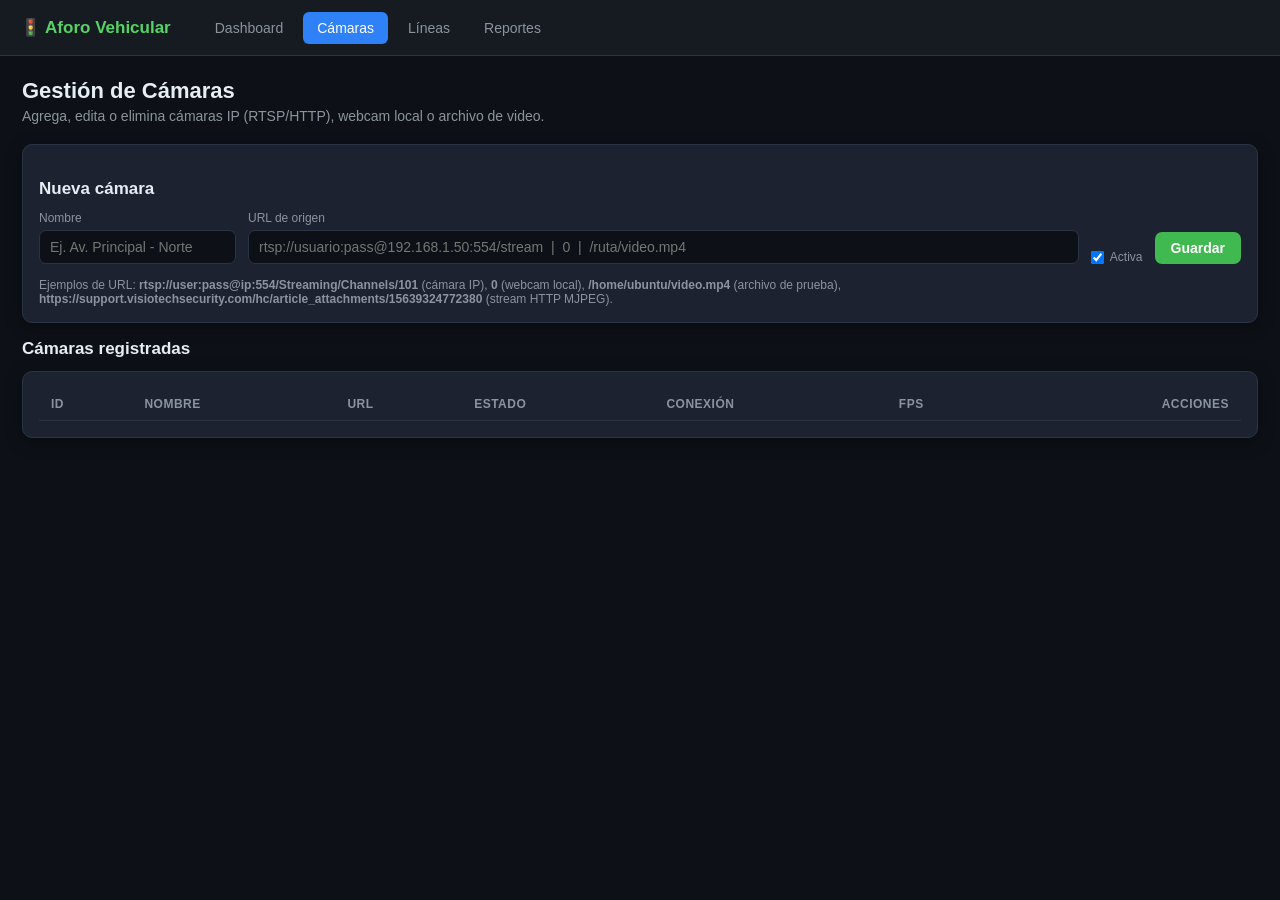
==== static/cameras.html @ efef4787 "Aplicación de aforo vehicular: FastAPI + YOLOv8 + Supervision (detección, conteo por líneas, dashboa" ====
<!DOCTYPE html>
<html lang="es">
<head>
  <meta charset="UTF-8">
  <meta name="viewport" content="width=device-width, initial-scale=1.0">
  <title>Aforo Vehicular · Cámaras</title>
  <link rel="stylesheet" href="/static/css/style.css">
</head>
<body>
  <nav class="navbar">
    <span class="brand">🚦 Aforo Vehicular</span>
    <a href="/">Dashboard</a>
    <a href="/cameras" class="active">Cámaras</a>
    <a href="/lines">Líneas</a>
    <a href="/reports">Reportes</a>
    <span class="spacer"></span>
  </nav>

  <div class="container">
    <h1>Gestión de Cámaras</h1>
    <p class="subtitle">Agrega, edita o elimina cámaras IP (RTSP/HTTP), webcam local o archivo de video.</p>

    <div class="card">
      <h2 id="formTitle">Nueva cámara</h2>
      <input type="hidden" id="camId">
      <div class="form-row">
        <div class="field">
          <label>Nombre</label>
          <input id="camName" placeholder="Ej. Av. Principal - Norte">
        </div>
        <div class="field" style="flex:1">
          <label>URL de origen</label>
          <input id="camUrl" style="width:100%" placeholder="rtsp://usuario:pass@192.168.1.50:554/stream  |  0  |  /ruta/video.mp4">
        </div>
        <div class="field">
          <label class="check"><input type="checkbox" id="camActive" checked> Activa</label>
        </div>
        <button class="btn green" id="saveCam">Guardar</button>
        <button class="btn gray hidden" id="cancelEdit">Cancelar</button>
      </div>
      <p class="muted" style="font-size:12px">
        Ejemplos de URL: <b>rtsp://user:pass@ip:554/Streaming/Channels/101</b> (cámara IP),
        <b>0</b> (webcam local), <b>/home/ubuntu/video.mp4</b> (archivo de prueba),
        <b>https://support.visiotechsecurity.com/hc/article_attachments/15639324772380</b> (stream HTTP MJPEG).
      </p>
    </div>

    <h2 class="mt">Cámaras registradas</h2>
    <div class="card">
      <table>
        <thead>
          <tr><th>ID</th><th>Nombre</th><th>URL</th><th>Estado</th><th>Conexión</th><th>FPS</th><th class="right">Acciones</th></tr>
        </thead>
        <tbody id="camTable"></tbody>
      </table>
    </div>
  </div>

  <div class="toast" id="toast"></div>
  <script src="/static/js/common.js"></script>
  <script src="/static/js/cameras.js"></script>
</body>
</html>
---- static/css/style.css ----
/* ==========================================================================
   Aforo Vehicular - Tema oscuro profesional
   ========================================================================== */
:root {
  --bg: #0d1117;
  --bg-alt: #161b22;
  --bg-card: #1c2230;
  --border: #2b3444;
  --text: #e6edf3;
  --text-dim: #8b949e;
  --blue: #2f81f7;
  --blue-2: #388bfd;
  --green: #3fb950;
  --green-2: #56d364;
  --red: #f85149;
  --yellow: #d29922;
  --purple: #a371f7;
  --shadow: 0 4px 16px rgba(0, 0, 0, 0.4);
}

* { box-sizing: border-box; margin: 0; padding: 0; }

body {
  font-family: "Segoe UI", Roboto, Helvetica, Arial, sans-serif;
  background: var(--bg);
  color: var(--text);
  min-height: 100vh;
  font-size: 14px;
}

/* Navbar ------------------------------------------------------------------ */
.navbar {
  display: flex;
  align-items: center;
  gap: 6px;
  background: var(--bg-alt);
  border-bottom: 1px solid var(--border);
  padding: 0 20px;
  height: 56px;
  position: sticky;
  top: 0;
  z-index: 100;
}
.navbar .brand {
  font-weight: 700;
  font-size: 17px;
  color: var(--green-2);
  margin-right: 24px;
  display: flex;
  align-items: center;
  gap: 8px;
}
.navbar a {
  color: var(--text-dim);
  text-decoration: none;
  padding: 8px 14px;
  border-radius: 6px;
  transition: all .15s;
  font-weight: 500;
}
.navbar a:hover { color: var(--text); background: var(--bg-card); }
.navbar a.active { color: #fff; background: var(--blue); }
.navbar .spacer { flex: 1; }
.status-dot {
  display: inline-block; width: 9px; height: 9px; border-radius: 50%;
  background: var(--red); margin-right: 6px;
}
.status-dot.on { background: var(--green); box-shadow: 0 0 6px var(--green); }

/* Layout ------------------------------------------------------------------ */
.container { padding: 22px; max-width: 1500px; margin: 0 auto; }
h1 { font-size: 22px; margin-bottom: 4px; }
h2 { font-size: 17px; margin: 18px 0 12px; color: var(--text); }
.subtitle { color: var(--text-dim); margin-bottom: 20px; }

/* Cards ------------------------------------------------------------------- */
.card {
  background: var(--bg-card);
  border: 1px solid var(--border);
  border-radius: 10px;
  padding: 16px;
  box-shadow: var(--shadow);
}
.grid { display: grid; gap: 16px; }
.grid-cams { grid-template-columns: repeat(auto-fill, minmax(420px, 1fr)); }
.grid-stats { grid-template-columns: repeat(auto-fill, minmax(150px, 1fr)); }

/* Stat cards -------------------------------------------------------------- */
.stat {
  background: var(--bg-card);
  border: 1px solid var(--border);
  border-left: 4px solid var(--blue);
  border-radius: 10px;
  padding: 14px 16px;
}
.stat .emoji { font-size: 26px; }
.stat .value { font-size: 30px; font-weight: 700; color: var(--green-2); }
.stat .label { color: var(--text-dim); font-size: 13px; }

/* Camera tiles ------------------------------------------------------------ */
.cam-tile { display: flex; flex-direction: column; }
.cam-tile .cam-head {
  display: flex; align-items: center; justify-content: space-between;
  margin-bottom: 8px;
}
.cam-tile .cam-name { font-weight: 600; }
.cam-video {
  width: 100%; border-radius: 8px; background: #000;
  aspect-ratio: 16 / 9; object-fit: contain;
}
.cam-counters {
  display: flex; flex-wrap: wrap; gap: 8px; margin-top: 10px;
}
.chip {
  background: var(--bg-alt); border: 1px solid var(--border);
  border-radius: 20px; padding: 4px 10px; font-size: 13px;
}
.chip b { color: var(--green-2); }

/* Tables ------------------------------------------------------------------ */
table { width: 100%; border-collapse: collapse; }
th, td { padding: 9px 12px; text-align: left; border-bottom: 1px solid var(--border); }
th { color: var(--text-dim); font-weight: 600; font-size: 12px; text-transform: uppercase; letter-spacing: .5px; }
tbody tr:hover { background: var(--bg-alt); }
.tag {
  display: inline-block; padding: 2px 8px; border-radius: 12px;
  font-size: 12px; font-weight: 600;
}
.tag.in { background: rgba(63,185,80,.18); color: var(--green-2); }
.tag.out { background: rgba(248,81,73,.18); color: var(--red); }

/* Forms ------------------------------------------------------------------- */
.form-row { display: flex; flex-wrap: wrap; gap: 12px; align-items: flex-end; margin-bottom: 14px; }
.field { display: flex; flex-direction: column; gap: 5px; }
.field label { font-size: 12px; color: var(--text-dim); }
input, select {
  background: var(--bg); border: 1px solid var(--border); color: var(--text);
  border-radius: 7px; padding: 8px 10px; font-size: 14px; min-width: 140px;
}
input:focus, select:focus { outline: none; border-color: var(--blue); }
label.check { display: flex; align-items: center; gap: 6px; cursor: pointer; }
label.check input { min-width: auto; }

/* Buttons ----------------------------------------------------------------- */
.btn {
  background: var(--blue); color: #fff; border: none; border-radius: 7px;
  padding: 8px 16px; font-size: 14px; font-weight: 600; cursor: pointer;
  transition: filter .15s;
}
.btn:hover { filter: brightness(1.1); }
.btn.green { background: var(--green); }
.btn.red { background: var(--red); }
.btn.gray { background: var(--border); color: var(--text); }
.btn.sm { padding: 5px 10px; font-size: 12px; }
.btn:disabled { opacity: .5; cursor: not-allowed; }

/* Canvas para líneas ------------------------------------------------------ */
.canvas-wrap { position: relative; display: inline-block; max-width: 100%; }
#lineCanvas { border: 1px solid var(--border); border-radius: 8px; cursor: crosshair; max-width: 100%; }

/* Misc -------------------------------------------------------------------- */
.badge-conn { font-size: 12px; color: var(--text-dim); }
.badge-conn.on { color: var(--green-2); }
.badge-conn.off { color: var(--red); }
.muted { color: var(--text-dim); }
.right { text-align: right; }
.mt { margin-top: 16px; }
.hidden { display: none !important; }
.toast {
  position: fixed; bottom: 20px; right: 20px; background: var(--bg-card);
  border: 1px solid var(--border); border-left: 4px solid var(--green);
  padding: 12px 18px; border-radius: 8px; box-shadow: var(--shadow);
  z-index: 999; opacity: 0; transform: translateY(10px); transition: all .25s;
}
.toast.show { opacity: 1; transform: translateY(0); }
.toast.err { border-left-color: var(--red); }
.flex { display: flex; gap: 10px; align-items: center; }
.flex-between { display: flex; justify-content: space-between; align-items: center; }
.scroll-y { max-height: 420px; overflow-y: auto; }
canvas.chart { max-height: 320px; }
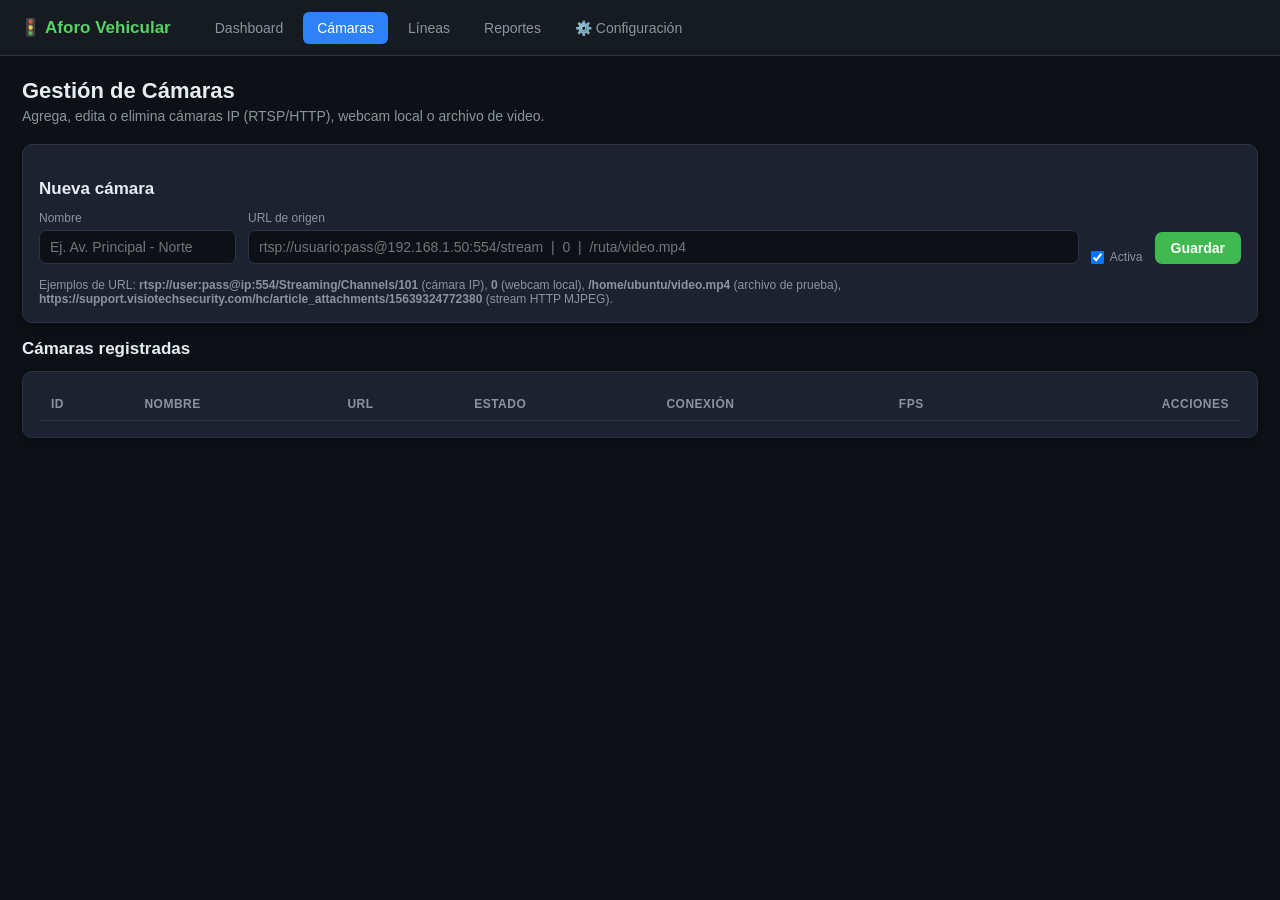
==== commit 7baddd63: "Fase 1: página de Configuración visual completa (Modelo IA, Stream, BD, Sistema) - config.py: nuevos" ====
--- a/static/cameras.html
+++ b/static/cameras.html
@@ -13,6 +13,7 @@
     <a href="/cameras" class="active">Cámaras</a>
     <a href="/lines">Líneas</a>
     <a href="/reports">Reportes</a>
+    <a href="/settings">⚙️ Configuración</a>
     <span class="spacer"></span>
   </nav>
 
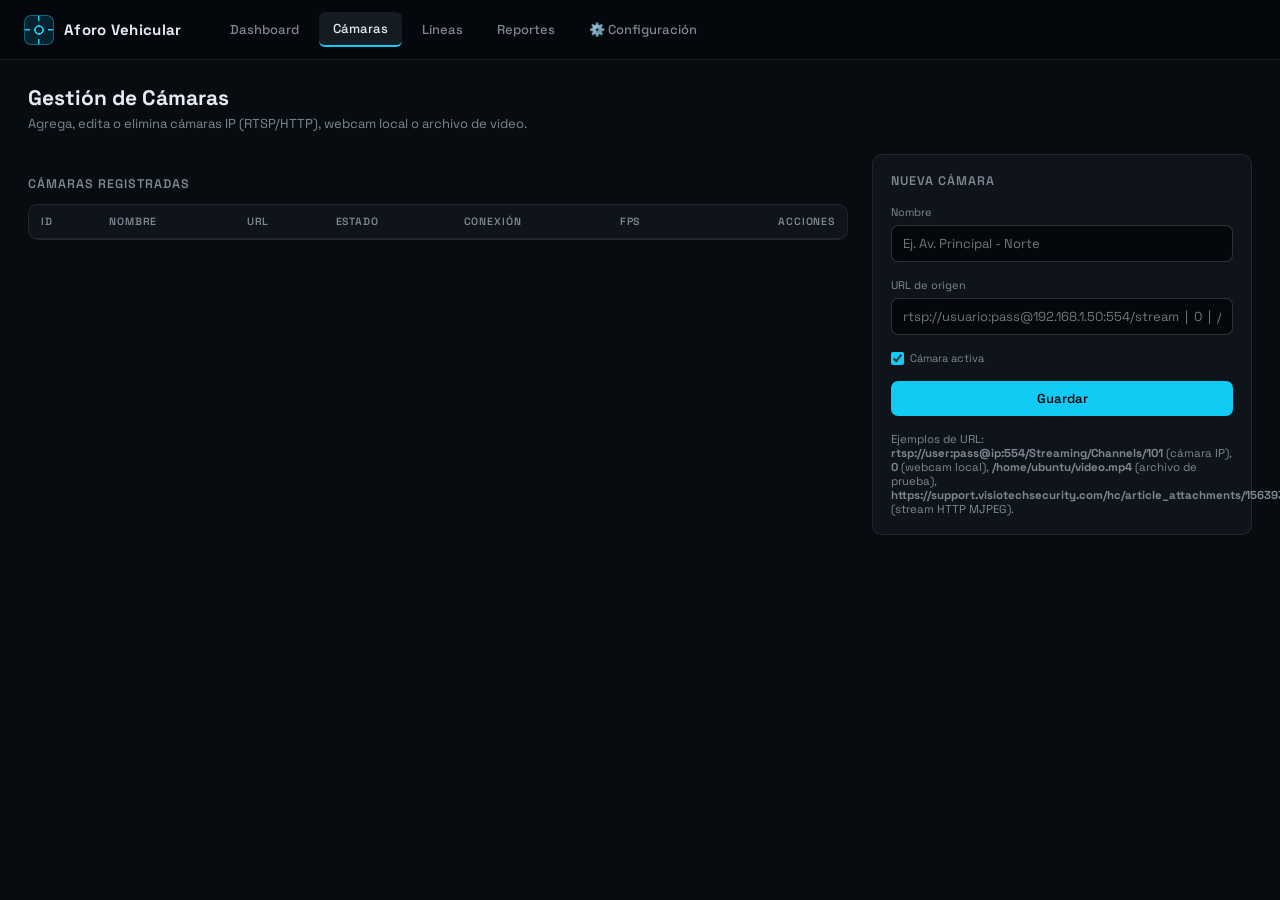
==== commit 5a4cfaf1: "Rediseño de interfaz: dirección "Sala de Control" Aplica la dirección visual "Sala de Control" (mock" ====
--- a/static/cameras.html
+++ b/static/cameras.html
@@ -4,11 +4,13 @@
   <meta charset="UTF-8">
   <meta name="viewport" content="width=device-width, initial-scale=1.0">
   <title>Aforo Vehicular · Cámaras</title>
+  <link rel="preconnect" href="https://fonts.googleapis.com">
+  <link rel="stylesheet" href="https://fonts.googleapis.com/css2?family=Space+Grotesk:wght@400;500;600;700&family=JetBrains+Mono:wght@400;500;600&display=swap">
   <link rel="stylesheet" href="/static/css/style.css">
 </head>
 <body>
   <nav class="navbar">
-    <span class="brand">🚦 Aforo Vehicular</span>
+    <span class="brand">Aforo Vehicular</span>
     <a href="/">Dashboard</a>
     <a href="/cameras" class="active">Cámaras</a>
     <a href="/lines">Líneas</a>
@@ -21,39 +23,43 @@
     <h1>Gestión de Cámaras</h1>
     <p class="subtitle">Agrega, edita o elimina cámaras IP (RTSP/HTTP), webcam local o archivo de video.</p>
 
-    <div class="card">
-      <h2 id="formTitle">Nueva cámara</h2>
-      <input type="hidden" id="camId">
-      <div class="form-row">
-        <div class="field">
+    <div class="dash-grid">
+      <div>
+        <h2>Cámaras registradas</h2>
+        <div class="card" style="padding:0;overflow:hidden">
+          <table>
+            <thead>
+              <tr><th>ID</th><th>Nombre</th><th>URL</th><th>Estado</th><th>Conexión</th><th>FPS</th><th class="right">Acciones</th></tr>
+            </thead>
+            <tbody id="camTable"></tbody>
+          </table>
+        </div>
+      </div>
+
+      <div class="card">
+        <h2 id="formTitle" style="margin-top:0">Nueva cámara</h2>
+        <input type="hidden" id="camId">
+        <div class="field mt">
           <label>Nombre</label>
-          <input id="camName" placeholder="Ej. Av. Principal - Norte">
+          <input id="camName" style="width:100%" placeholder="Ej. Av. Principal - Norte">
         </div>
-        <div class="field" style="flex:1">
+        <div class="field mt">
           <label>URL de origen</label>
           <input id="camUrl" style="width:100%" placeholder="rtsp://usuario:pass@192.168.1.50:554/stream  |  0  |  /ruta/video.mp4">
         </div>
-        <div class="field">
-          <label class="check"><input type="checkbox" id="camActive" checked> Activa</label>
+        <div class="field mt">
+          <label class="check"><input type="checkbox" id="camActive" checked> Cámara activa</label>
         </div>
-        <button class="btn green" id="saveCam">Guardar</button>
-        <button class="btn gray hidden" id="cancelEdit">Cancelar</button>
+        <div class="row-btns mt">
+          <button class="btn green" id="saveCam" style="flex:1">Guardar</button>
+          <button class="btn gray hidden" id="cancelEdit">Cancelar</button>
+        </div>
+        <p class="muted" style="font-size:11.5px;margin-top:16px">
+          Ejemplos de URL: <b>rtsp://user:pass@ip:554/Streaming/Channels/101</b> (cámara IP),
+          <b>0</b> (webcam local), <b>/home/ubuntu/video.mp4</b> (archivo de prueba),
+          <b>https://support.visiotechsecurity.com/hc/article_attachments/15639324772380</b> (stream HTTP MJPEG).
+        </p>
       </div>
-      <p class="muted" style="font-size:12px">
-        Ejemplos de URL: <b>rtsp://user:pass@ip:554/Streaming/Channels/101</b> (cámara IP),
-        <b>0</b> (webcam local), <b>/home/ubuntu/video.mp4</b> (archivo de prueba),
-        <b>https://support.visiotechsecurity.com/hc/article_attachments/15639324772380</b> (stream HTTP MJPEG).
-      </p>
-    </div>
-
-    <h2 class="mt">Cámaras registradas</h2>
-    <div class="card">
-      <table>
-        <thead>
-          <tr><th>ID</th><th>Nombre</th><th>URL</th><th>Estado</th><th>Conexión</th><th>FPS</th><th class="right">Acciones</th></tr>
-        </thead>
-        <tbody id="camTable"></tbody>
-      </table>
     </div>
   </div>
 
--- a/static/css/style.css
+++ b/static/css/style.css
@@ -1,54 +1,93 @@
 /* ==========================================================================
-   Aforo Vehicular - Tema oscuro profesional
+   Aforo Vehicular - Tema "Sala de Control"
+   Dark mode, tipografía técnica (Space Grotesk + JetBrains Mono),
+   acentos cian/ámbar, tarjetas con esquinas estilo HUD.
    ========================================================================== */
 :root {
-  --bg: #0d1117;
-  --bg-alt: #161b22;
-  --bg-card: #1c2230;
-  --border: #2b3444;
-  --text: #e6edf3;
-  --text-dim: #8b949e;
-  --blue: #2f81f7;
-  --blue-2: #388bfd;
-  --green: #3fb950;
-  --green-2: #56d364;
-  --red: #f85149;
-  --yellow: #d29922;
-  --purple: #a371f7;
+  --bg: oklch(0.15 0.015 250);
+  --bg-topbar: oklch(0.13 0.014 250);
+  --surface: oklch(0.19 0.015 250);
+  --surface-2: oklch(0.22 0.016 250);
+  --border: oklch(1 0 0 / 0.08);
+  --border-strong: oklch(1 0 0 / 0.16);
+  --text: oklch(0.94 0.01 250);
+  --text-dim: oklch(0.62 0.02 250);
+  --text-faint: oklch(0.45 0.015 250);
+
+  --cyan: oklch(0.78 0.14 220);
+  --amber: oklch(0.78 0.14 70);
+  --danger: oklch(0.7 0.17 25);
+
+  /* alias de compatibilidad con nombres usados en el resto del CSS/JS */
+  --blue: var(--cyan);
+  --blue-2: var(--cyan);
+  --green: var(--cyan);
+  --green-2: var(--cyan);
+  --red: var(--danger);
+  --yellow: var(--amber);
+  --purple: var(--amber);
+
+  --font-ui: 'Space Grotesk', 'Segoe UI', Roboto, Helvetica, Arial, sans-serif;
+  --font-mono: 'JetBrains Mono', 'Consolas', 'SFMono-Regular', monospace;
   --shadow: 0 4px 16px rgba(0, 0, 0, 0.4);
 }
 
 * { box-sizing: border-box; margin: 0; padding: 0; }
 
+::-webkit-scrollbar { width: 9px; height: 9px; }
+::-webkit-scrollbar-thumb { background: oklch(1 0 0 / 0.15); border-radius: 5px; }
+
+@keyframes pulse { 0%, 100% { opacity: 1; } 50% { opacity: .3; } }
+
 body {
-  font-family: "Segoe UI", Roboto, Helvetica, Arial, sans-serif;
+  font-family: var(--font-ui);
   background: var(--bg);
   color: var(--text);
   min-height: 100vh;
   font-size: 14px;
 }
+
+a { color: var(--cyan); }
+a:hover { color: oklch(0.86 0.14 220); }
 
 /* Navbar ------------------------------------------------------------------ */
 .navbar {
   display: flex;
   align-items: center;
   gap: 6px;
-  background: var(--bg-alt);
+  background: var(--bg-topbar);
   border-bottom: 1px solid var(--border);
-  padding: 0 20px;
-  height: 56px;
+  padding: 0 24px;
+  height: 60px;
   position: sticky;
   top: 0;
   z-index: 100;
 }
 .navbar .brand {
   font-weight: 700;
-  font-size: 17px;
-  color: var(--green-2);
-  margin-right: 24px;
+  font-size: 15px;
+  letter-spacing: 0.02em;
+  color: var(--text);
+  margin-right: 28px;
   display: flex;
   align-items: center;
-  gap: 8px;
+  gap: 10px;
+}
+.navbar .brand::before {
+  content: "";
+  display: inline-flex;
+  width: 28px; height: 28px;
+  border-radius: 7px;
+  background: oklch(0.78 0.14 220 / 0.14);
+  border: 1px solid oklch(0.78 0.14 220 / 0.4);
+  background-image:
+    radial-gradient(circle at center, transparent 3px, var(--cyan) 3.5px, var(--cyan) 4.5px, transparent 5px),
+    linear-gradient(var(--cyan), var(--cyan)), linear-gradient(var(--cyan), var(--cyan)),
+    linear-gradient(var(--cyan), var(--cyan)), linear-gradient(var(--cyan), var(--cyan));
+  background-repeat: no-repeat;
+  background-size: 14px 14px, 1.5px 5px, 1.5px 5px, 5px 1.5px, 5px 1.5px;
+  background-position: center, top center, bottom center, center left, center right;
+  flex-shrink: 0;
 }
 .navbar a {
   color: var(--text-dim);
@@ -57,123 +96,214 @@
   border-radius: 6px;
   transition: all .15s;
   font-weight: 500;
-}
-.navbar a:hover { color: var(--text); background: var(--bg-card); }
-.navbar a.active { color: #fff; background: var(--blue); }
+  font-size: 13px;
+}
+.navbar a:hover { color: var(--text); background: var(--surface-2); }
+.navbar a.active { color: var(--text); background: var(--surface-2); border-bottom: 2px solid var(--cyan); }
 .navbar .spacer { flex: 1; }
 .status-dot {
-  display: inline-block; width: 9px; height: 9px; border-radius: 50%;
-  background: var(--red); margin-right: 6px;
-}
-.status-dot.on { background: var(--green); box-shadow: 0 0 6px var(--green); }
+  display: inline-block; width: 8px; height: 8px; border-radius: 50%;
+  background: var(--danger); margin-right: 6px;
+}
+.status-dot.on { background: var(--cyan); box-shadow: 0 0 6px var(--cyan); animation: pulse 1.6s ease-in-out infinite; }
 
 /* Layout ------------------------------------------------------------------ */
-.container { padding: 22px; max-width: 1500px; margin: 0 auto; }
-h1 { font-size: 22px; margin-bottom: 4px; }
-h2 { font-size: 17px; margin: 18px 0 12px; color: var(--text); }
-.subtitle { color: var(--text-dim); margin-bottom: 20px; }
+.container { padding: 24px 28px; max-width: 1560px; margin: 0 auto; }
+h1 { font-size: 21px; font-weight: 700; margin-bottom: 4px; }
+h2 {
+  font-size: 12.5px; font-weight: 600; letter-spacing: 0.08em; text-transform: uppercase;
+  margin: 22px 0 12px; color: var(--text-dim);
+}
+.subtitle { color: var(--text-dim); margin-bottom: 22px; font-size: 13px; }
 
 /* Cards ------------------------------------------------------------------- */
 .card {
-  background: var(--bg-card);
+  background: var(--surface);
   border: 1px solid var(--border);
   border-radius: 10px;
-  padding: 16px;
-  box-shadow: var(--shadow);
+  padding: 18px;
 }
 .grid { display: grid; gap: 16px; }
 .grid-cams { grid-template-columns: repeat(auto-fill, minmax(420px, 1fr)); }
 .grid-stats { grid-template-columns: repeat(auto-fill, minmax(150px, 1fr)); }
 
-/* Stat cards -------------------------------------------------------------- */
+/* Franja de totales (divisores en vez de tarjetas individuales) ----------- */
+.grid-stats {
+  display: flex;
+  flex-wrap: wrap;
+  background: var(--surface);
+  border: 1px solid var(--border);
+  border-radius: 10px;
+  padding: 20px 8px;
+  gap: 0;
+}
 .stat {
-  background: var(--bg-card);
-  border: 1px solid var(--border);
-  border-left: 4px solid var(--blue);
-  border-radius: 10px;
-  padding: 14px 16px;
-}
-.stat .emoji { font-size: 26px; }
-.stat .value { font-size: 30px; font-weight: 700; color: var(--green-2); }
-.stat .label { color: var(--text-dim); font-size: 13px; }
+  flex: 1;
+  min-width: 120px;
+  background: none;
+  border: none;
+  border-left: 1px solid var(--border);
+  border-radius: 0;
+  padding: 0 14px;
+  display: flex;
+  flex-direction: column;
+  align-items: center;
+  gap: 8px;
+  text-align: center;
+}
+.stat:first-child { border-left: none; }
+.stat .emoji { font-size: 21px; filter: grayscale(0.5) opacity(.85); }
+.stat .value { font-family: var(--font-mono); font-size: 26px; font-weight: 600; color: var(--text); }
+.stat .label { color: var(--text-dim); font-size: 10.5px; letter-spacing: 0.08em; text-transform: uppercase; }
 
 /* Camera tiles ------------------------------------------------------------ */
-.cam-tile { display: flex; flex-direction: column; }
+.cam-tile { display: flex; flex-direction: column; padding: 0; overflow: hidden; transition: border-color .15s; }
+.cam-tile:hover { border-color: var(--border-strong); }
 .cam-tile .cam-head {
   display: flex; align-items: center; justify-content: space-between;
-  margin-bottom: 8px;
-}
-.cam-tile .cam-name { font-weight: 600; }
+  padding: 12px 16px; border-bottom: 1px solid var(--border); margin-bottom: 0;
+}
+.cam-tile .cam-name { font-weight: 600; font-size: 13px; }
+
+.cam-video-wrap { position: relative; background: #000; }
+.cam-video-wrap::before {
+  content: "";
+  position: absolute; inset: 8px;
+  pointer-events: none;
+  background-image:
+    linear-gradient(var(--cyan), var(--cyan)), linear-gradient(var(--cyan), var(--cyan)),
+    linear-gradient(var(--cyan), var(--cyan)), linear-gradient(var(--cyan), var(--cyan)),
+    linear-gradient(var(--cyan), var(--cyan)), linear-gradient(var(--cyan), var(--cyan)),
+    linear-gradient(var(--cyan), var(--cyan)), linear-gradient(var(--cyan), var(--cyan));
+  background-repeat: no-repeat;
+  background-size: 14px 2px, 2px 14px, 14px 2px, 2px 14px, 14px 2px, 2px 14px, 14px 2px, 2px 14px;
+  background-position:
+    top left, top left, top right, top right,
+    bottom left, bottom left, bottom right, bottom right;
+  opacity: .65;
+}
 .cam-video {
-  width: 100%; border-radius: 8px; background: #000;
+  width: 100%; display: block; background: #000;
   aspect-ratio: 16 / 9; object-fit: contain;
 }
 .cam-counters {
-  display: flex; flex-wrap: wrap; gap: 8px; margin-top: 10px;
+  display: flex; flex-wrap: wrap; gap: 8px; padding: 10px 16px;
 }
 .chip {
-  background: var(--bg-alt); border: 1px solid var(--border);
-  border-radius: 20px; padding: 4px 10px; font-size: 13px;
-}
-.chip b { color: var(--green-2); }
+  background: var(--surface-2); border: 1px solid var(--border);
+  border-radius: 6px; padding: 4px 9px; font-size: 10.5px;
+  font-family: var(--font-mono);
+}
+.chip b { color: var(--cyan); font-weight: 600; }
+
+/* Franja de estado (badge-conn) -------------------------------------------- */
+.badge-conn { font-size: 10.5px; font-family: var(--font-mono); color: var(--text-dim); letter-spacing: 0.04em; }
+.badge-conn.on { color: var(--cyan); }
+.badge-conn.off { color: var(--danger); }
 
 /* Tables ------------------------------------------------------------------ */
 table { width: 100%; border-collapse: collapse; }
-th, td { padding: 9px 12px; text-align: left; border-bottom: 1px solid var(--border); }
-th { color: var(--text-dim); font-weight: 600; font-size: 12px; text-transform: uppercase; letter-spacing: .5px; }
-tbody tr:hover { background: var(--bg-alt); }
+th, td { padding: 10px 12px; text-align: left; border-bottom: 1px solid var(--border); font-size: 13px; }
+th { color: var(--text-dim); font-weight: 600; font-size: 10.5px; text-transform: uppercase; letter-spacing: .08em; }
+tbody tr:hover { background: var(--surface-2); }
 .tag {
-  display: inline-block; padding: 2px 8px; border-radius: 12px;
-  font-size: 12px; font-weight: 600;
-}
-.tag.in { background: rgba(63,185,80,.18); color: var(--green-2); }
-.tag.out { background: rgba(248,81,73,.18); color: var(--red); }
+  display: inline-block; padding: 2px 9px; border-radius: 20px;
+  font-size: 10.5px; font-weight: 600; font-family: var(--font-mono);
+}
+.tag.in { background: oklch(0.78 0.14 220 / 0.14); color: var(--cyan); border: 1px solid oklch(0.78 0.14 220 / 0.3); }
+.tag.out { background: oklch(0.78 0.14 70 / 0.14); color: var(--amber); border: 1px solid oklch(0.78 0.14 70 / 0.3); }
+
+/* Feed de cruces (dashboard) ------------------------------------------------ */
+.dash-grid { display: grid; grid-template-columns: 1fr 380px; gap: 24px; align-items: start; }
+@media (max-width: 980px) { .dash-grid { grid-template-columns: 1fr; } }
+
+.feed-panel { background: var(--surface); border: 1px solid var(--border); border-radius: 10px; overflow: hidden; }
+.feed-head {
+  display: flex; align-items: center; justify-content: space-between;
+  padding: 14px 18px; border-bottom: 1px solid var(--border);
+}
+.feed-head h2 { margin: 0; }
+.live-pill { display: flex; align-items: center; gap: 5px; font-family: var(--font-mono); font-size: 9.5px; color: var(--text-faint); }
+.live-pill .status-dot { margin-right: 0; }
+.feed-list { display: flex; flex-direction: column; max-height: 640px; overflow-y: auto; }
+.feed-row { display: flex; flex-direction: column; gap: 5px; padding: 12px 18px; border-bottom: 1px solid oklch(1 0 0 / 0.06); transition: background .15s; }
+.feed-row:hover { background: var(--surface-2); }
+.feed-row:last-child { border-bottom: none; }
+.feed-row-top { display: flex; align-items: center; justify-content: space-between; }
+.feed-time { font-family: var(--font-mono); font-size: 10.5px; color: var(--text-faint); }
+.feed-dir { display: flex; align-items: center; gap: 4px; font-family: var(--font-mono); font-size: 10px; font-weight: 600; }
+.feed-dir.in { color: var(--cyan); }
+.feed-dir.out { color: var(--amber); }
+.feed-row-bottom { font-size: 12px; }
+.feed-class { font-weight: 500; }
+.feed-line { color: var(--text-faint); font-size: 10.5px; }
+
+.section-head { display: flex; align-items: center; justify-content: space-between; }
 
 /* Forms ------------------------------------------------------------------- */
 .form-row { display: flex; flex-wrap: wrap; gap: 12px; align-items: flex-end; margin-bottom: 14px; }
-.field { display: flex; flex-direction: column; gap: 5px; }
-.field label { font-size: 12px; color: var(--text-dim); }
+.field { display: flex; flex-direction: column; gap: 6px; }
+.field label { font-size: 11px; color: var(--text-dim); }
 input, select {
-  background: var(--bg); border: 1px solid var(--border); color: var(--text);
-  border-radius: 7px; padding: 8px 10px; font-size: 14px; min-width: 140px;
-}
-input:focus, select:focus { outline: none; border-color: var(--blue); }
+  background: var(--bg-topbar); border: 1px solid var(--border-strong); color: var(--text);
+  border-radius: 7px; padding: 9px 11px; font-size: 13px; min-width: 140px;
+  font-family: var(--font-ui);
+}
+input:focus, select:focus { outline: none; border-color: var(--cyan); }
 label.check { display: flex; align-items: center; gap: 6px; cursor: pointer; }
-label.check input { min-width: auto; }
+label.check input { min-width: auto; accent-color: var(--cyan); }
 
 /* Buttons ----------------------------------------------------------------- */
 .btn {
-  background: var(--blue); color: #fff; border: none; border-radius: 7px;
-  padding: 8px 16px; font-size: 14px; font-weight: 600; cursor: pointer;
-  transition: filter .15s;
+  background: var(--cyan); color: oklch(0.13 0.014 250); border: none; border-radius: 7px;
+  padding: 9px 16px; font-size: 13px; font-weight: 600; cursor: pointer;
+  transition: filter .15s; font-family: var(--font-ui);
 }
 .btn:hover { filter: brightness(1.1); }
-.btn.green { background: var(--green); }
-.btn.red { background: var(--red); }
-.btn.gray { background: var(--border); color: var(--text); }
-.btn.sm { padding: 5px 10px; font-size: 12px; }
+.btn.green { background: var(--cyan); color: oklch(0.13 0.014 250); }
+.btn.red { background: var(--danger); color: #fff; }
+.btn.gray { background: var(--surface-2); color: var(--text); border: 1px solid var(--border-strong); }
+.btn.sm { padding: 6px 11px; font-size: 11.5px; }
 .btn:disabled { opacity: .5; cursor: not-allowed; }
+.icon-btn {
+  width: 30px; height: 30px; border-radius: 6px; border: 1px solid var(--border-strong);
+  background: var(--surface-2); color: var(--text-dim); display: inline-flex;
+  align-items: center; justify-content: center; cursor: pointer; transition: all .15s;
+}
+.icon-btn:hover { color: var(--text); border-color: var(--cyan); }
+.icon-btn.red:hover { color: var(--danger); border-color: var(--danger); }
 
 /* Canvas para líneas ------------------------------------------------------ */
 .canvas-wrap { position: relative; display: inline-block; max-width: 100%; }
-#lineCanvas { border: 1px solid var(--border); border-radius: 8px; cursor: crosshair; max-width: 100%; }
+#lineCanvas { border: 1px solid var(--border-strong); border-radius: 8px; cursor: crosshair; max-width: 100%; }
 
 /* Misc -------------------------------------------------------------------- */
-.badge-conn { font-size: 12px; color: var(--text-dim); }
-.badge-conn.on { color: var(--green-2); }
-.badge-conn.off { color: var(--red); }
 .muted { color: var(--text-dim); }
 .right { text-align: right; }
 .mt { margin-top: 16px; }
 .hidden { display: none !important; }
+.btn-group { display: flex; flex-wrap: wrap; gap: 8px; }
+.opt-btn {
+  background: var(--bg-topbar);
+  border: 1px solid var(--border-strong);
+  color: var(--text-dim);
+  padding: 8px 14px; border-radius: 8px; cursor: pointer;
+  font-weight: 600; font-size: 12.5px; transition: all .15s;
+  font-family: var(--font-ui);
+}
+.opt-btn:hover { color: var(--text); border-color: var(--cyan); }
+.opt-btn.active { background: oklch(0.78 0.14 220 / 0.16); color: var(--cyan); border-color: var(--cyan); }
 .toast {
-  position: fixed; bottom: 20px; right: 20px; background: var(--bg-card);
-  border: 1px solid var(--border); border-left: 4px solid var(--green);
+  position: fixed; bottom: 20px; right: 20px; background: var(--surface);
+  border: 1px solid var(--border); border-left: 3px solid var(--cyan);
   padding: 12px 18px; border-radius: 8px; box-shadow: var(--shadow);
   z-index: 999; opacity: 0; transform: translateY(10px); transition: all .25s;
+  font-size: 13px;
 }
 .toast.show { opacity: 1; transform: translateY(0); }
-.toast.err { border-left-color: var(--red); }
+.toast.err { border-left-color: var(--danger); }
+.row-btns { display: flex; gap: 10px; }
+.row-btns.right { justify-content: flex-end; }
 .flex { display: flex; gap: 10px; align-items: center; }
 .flex-between { display: flex; justify-content: space-between; align-items: center; }
 .scroll-y { max-height: 420px; overflow-y: auto; }
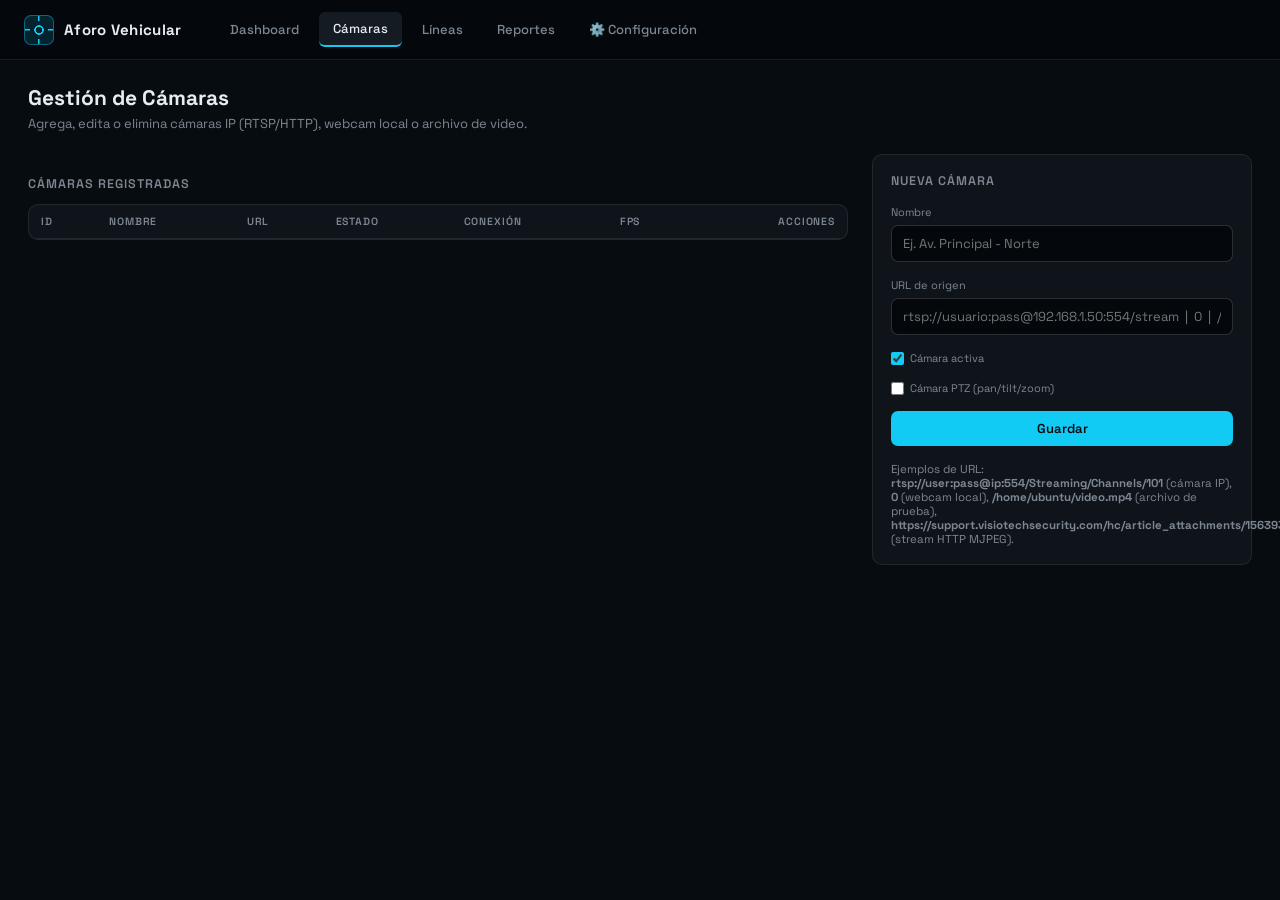
==== commit d19e4aae: "Agregar control PTZ (pan/tilt/zoom) para cámaras EZVIZ Capa de abstracción por protocolo (ptz_contro" ====
--- a/static/cameras.html
+++ b/static/cameras.html
@@ -50,6 +50,22 @@
         <div class="field mt">
           <label class="check"><input type="checkbox" id="camActive" checked> Cámara activa</label>
         </div>
+        <div class="field mt">
+          <label class="check"><input type="checkbox" id="camPtz"> Cámara PTZ (pan/tilt/zoom)</label>
+        </div>
+        <div id="ptzConfigFields" class="hidden">
+          <div class="field mt">
+            <label>Protocolo de control</label>
+            <select id="camProtocol" style="width:100%">
+              <option value="ezviz_cloud">EZVIZ Cloud</option>
+              <option value="onvif">ONVIF (próximamente)</option>
+            </select>
+          </div>
+          <div class="field mt" id="ezvizSerialField">
+            <label>Número de serie EZVIZ (SN)</label>
+            <input id="camDeviceSerial" style="width:100%" placeholder="Ej. K30105213">
+          </div>
+        </div>
         <div class="row-btns mt">
           <button class="btn green" id="saveCam" style="flex:1">Guardar</button>
           <button class="btn gray hidden" id="cancelEdit">Cancelar</button>
@@ -63,6 +79,30 @@
     </div>
   </div>
 
+  <div class="ptz-overlay hidden" id="ptzOverlay">
+    <div class="ptz-modal card">
+      <div class="ptz-modal-head">
+        <h2 id="ptzModalTitle" style="margin:0">Control PTZ</h2>
+        <button class="icon-btn" id="ptzClose">✕</button>
+      </div>
+      <div class="ptz-pad">
+        <button class="ptz-btn ptz-up" data-dir="up">▲</button>
+        <button class="ptz-btn ptz-left" data-dir="left">◀</button>
+        <button class="ptz-btn ptz-right" data-dir="right">▶</button>
+        <button class="ptz-btn ptz-down" data-dir="down">▼</button>
+      </div>
+      <div class="ptz-zoom-row">
+        <button class="btn gray" id="ptzZoomOut">－ Zoom</button>
+        <button class="btn gray" id="ptzZoomIn">Zoom ＋</button>
+      </div>
+      <p class="muted" style="font-size:11.5px;margin-top:10px">
+        Mantén presionada una flecha para mover la cámara; suéltala para detenerla.
+        El zoom no está garantizado en todos los modelos (algunas PTZ económicas
+        solo hacen zoom digital desde la app, sin motor real).
+      </p>
+    </div>
+  </div>
+
   <div class="toast" id="toast"></div>
   <script src="/static/js/common.js"></script>
   <script src="/static/js/cameras.js"></script>
--- a/static/css/style.css
+++ b/static/css/style.css
@@ -308,3 +308,27 @@
 .flex-between { display: flex; justify-content: space-between; align-items: center; }
 .scroll-y { max-height: 420px; overflow-y: auto; }
 canvas.chart { max-height: 320px; }
+
+/* ---- Control PTZ (modal + joystick) ---- */
+.ptz-overlay {
+  position: fixed; inset: 0; background: oklch(0 0 0 / 0.55);
+  display: flex; align-items: center; justify-content: center; z-index: 1000;
+}
+.ptz-modal { width: 280px; padding: 20px; }
+.ptz-modal-head { display: flex; justify-content: space-between; align-items: center; margin-bottom: 14px; }
+.ptz-pad {
+  display: grid; grid-template-columns: repeat(3, 48px); grid-template-rows: repeat(2, 48px);
+  gap: 6px; justify-content: center; margin: 0 auto 14px;
+}
+.ptz-btn {
+  background: var(--surface-2); border: 1px solid var(--border-strong); color: var(--text);
+  border-radius: 8px; font-size: 18px; cursor: pointer; transition: background .1s;
+  user-select: none; -webkit-user-select: none; touch-action: none;
+}
+.ptz-btn:active, .ptz-btn.pressed { background: var(--cyan); color: oklch(0.15 0.015 250); }
+.ptz-up    { grid-column: 2; grid-row: 1; }
+.ptz-left  { grid-column: 1; grid-row: 2; }
+.ptz-right { grid-column: 3; grid-row: 2; }
+.ptz-down  { grid-column: 2; grid-row: 2; }
+.ptz-zoom-row { display: flex; gap: 10px; }
+.ptz-zoom-row .btn { flex: 1; }
